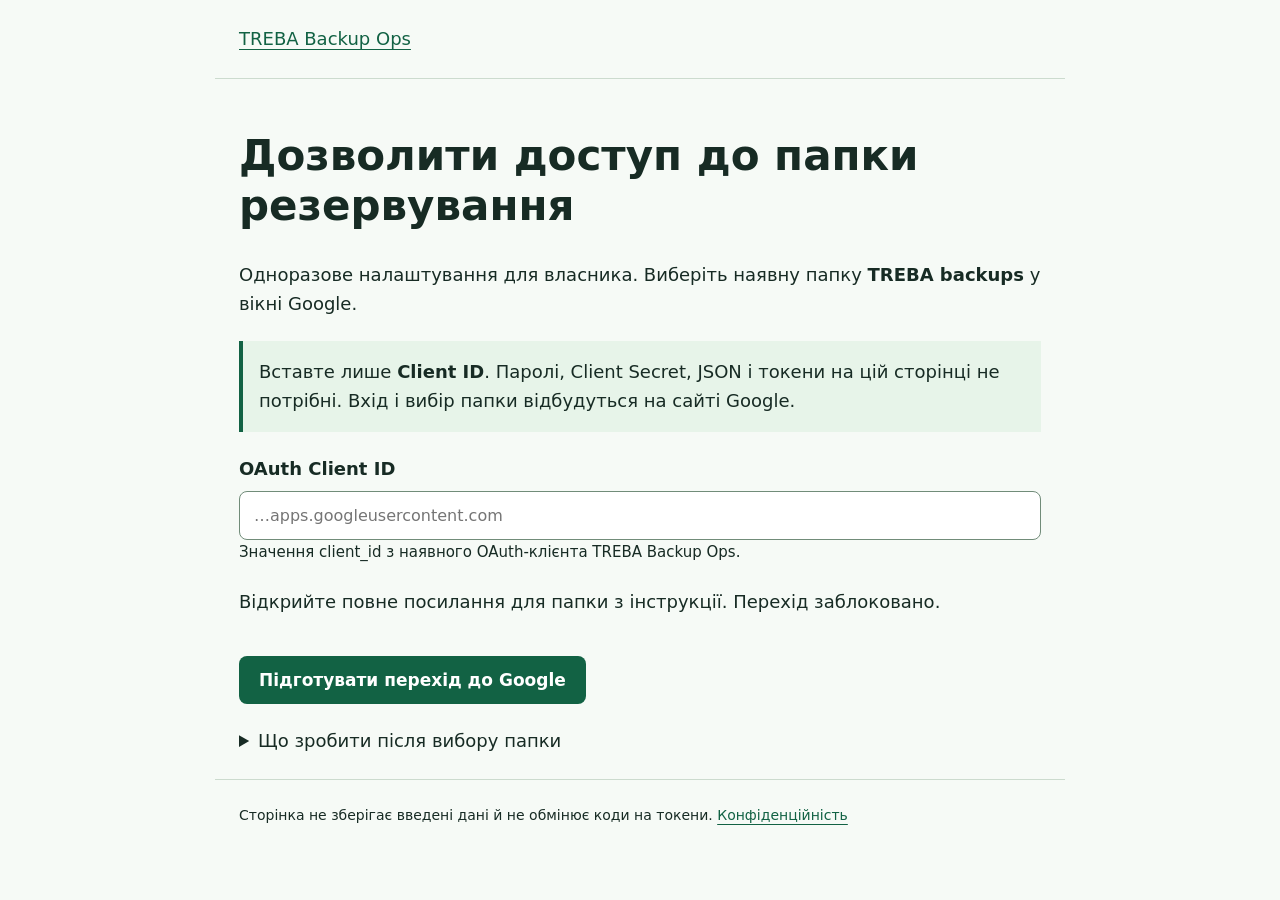
==== drive-folder.html @ 887388c1 "Add owner-only Google folder consent launcher Add one static page that prepares a Google drive.file " ====
<!doctype html>
<html lang="uk">
<head>
  <meta charset="utf-8">
  <meta name="viewport" content="width=device-width,initial-scale=1">
  <meta name="referrer" content="no-referrer">
  <meta name="robots" content="noindex,nofollow">
  <meta http-equiv="Content-Security-Policy" content="default-src 'none'; script-src 'sha256-X08cQ9MF+ee/+gSjdy54g4UNvJqsG7wAMA3bbpiKbsM='; style-src 'self' 'sha256-ok0zM7xJkLFpodGQYdVjhGTtOgk4aUrpaNZ0m8E/ixs='; base-uri 'none'; form-action 'none'; connect-src 'none'">
  <title>Доступ до папки — TREBA Backup Ops</title>
  <link rel="stylesheet" href="./style.css">
  <style>
label{display:block;font-weight:650;margin:20px 0 8px}input{width:100%;padding:14px;border:1px solid #718c79;border-radius:8px;background:#fff;color:#172b24;font:16px system-ui}button,.primary{display:inline-block;padding:14px 20px;margin-top:18px;border:0;border-radius:8px;background:#126244;color:#fff;font:600 17px system-ui;cursor:pointer;text-decoration:none}.notice{padding:16px;border-left:4px solid #126244;background:#e7f4e9}.error{color:#922d27}small{display:block;font-size:15px}button:focus-visible,input:focus-visible{outline:3px solid #2c8b55;outline-offset:3px}[hidden]{display:none!important}li{margin:12px 0}
  </style>
</head>
<body>
  <header><a href="./">TREBA Backup Ops</a></header>
  <main>
    <h1>Дозволити доступ до папки резервування</h1>
    <p>Одноразове налаштування для власника. Виберіть наявну папку <strong>TREBA backups</strong> у вікні Google.</p>
    <p class="notice">Вставте лише <strong>Client ID</strong>. Паролі, Client Secret, JSON і токени на цій сторінці не потрібні. Вхід і вибір папки відбудуться на сайті Google.</p>
    <label for="client-id">OAuth Client ID</label>
    <input id="client-id" type="text" autocomplete="off" autocapitalize="off" spellcheck="false" placeholder="…apps.googleusercontent.com" maxlength="256" aria-describedby="client-help">
    <small id="client-help">Значення client_id з наявного OAuth-клієнта TREBA Backup Ops.</small>
    <p id="folder-status" role="status"></p>
    <button id="prepare" type="button">Підготувати перехід до Google</button>
    <p id="error" class="error" role="alert"></p>
    <section id="ready" hidden>
      <p>Буде запитано лише <strong>drive.file</strong> з вибором папки. Після підтвердження Google поверне вас до OAuth Playground.</p>
      <a id="google-link" class="primary" rel="noreferrer">Вибрати папку в Google</a>
      <p>Виберіть Google-акаунт, у якому зберігається папка <strong>TREBA backups</strong>. Підтвердіть саме цю папку.</p>
    </section>
    <details>
      <summary>Що зробити після вибору папки</summary>
      <ol>
        <li>У OAuth Playground перевірте, що в ⚙️ увімкнено <strong>Use your own OAuth credentials</strong> і вказано той самий клієнт.</li>
        <li>Натисніть <strong>Exchange authorization code for tokens</strong>.</li>
        <li>Новий <strong>Refresh token</strong> збережіть у вже наявному GitHub Secret <strong>TREBA_DRIVE_REFRESH_TOKEN</strong>.</li>
      </ol>
      <p>Успішний вибір папки ще потребує перевірки доступу. Ця сторінка не запускає резервування.</p>
    </details>
    <noscript><p>Для підготовки переходу увімкніть JavaScript у Chrome.</p></noscript>
  </main>
  <footer>Сторінка не зберігає введені дані й не обмінює коди на токени. <a href="./privacy.html">Конфіденційність</a></footer>
  <script>
'use strict';
(() => {
  const projectNumber = '742736527146';
  const expectedSuffix = '.apps.googleusercontent.com';
  const input = document.getElementById('client-id');
  const prepare = document.getElementById('prepare');
  const ready = document.getElementById('ready');
  const link = document.getElementById('google-link');
  const error = document.getElementById('error');
  const folderStatus = document.getElementById('folder-status');
  // Folder metadata arrives only in the URL fragment, never in an HTTP request.
  const parameters = new URLSearchParams(window.location.hash.slice(1));
  const folder = parameters.get('folder') || '';
  const validFolder = /^[A-Za-z0-9_-]{10,128}$/.test(folder)
    && parameters.getAll('folder').length === 1
    && [...parameters.keys()].every(key => key === 'folder');
  // Discard query/fragment data before any subsequent user action.
  window.history.replaceState(null, '', window.location.pathname);
  if (validFolder) {
    folderStatus.textContent = 'Наявну папку резервування задано в посиланні.';
  } else {
    folderStatus.textContent = 'Відкрийте повне посилання для папки з інструкції. Перехід заблоковано.';
    prepare.disabled = true;
  }
  const reset = () => {
    ready.hidden = true;
    link.removeAttribute('href');
    error.textContent = '';
  };
  input.addEventListener('input', reset);
  prepare.addEventListener('click', () => {
    reset();
    if (!validFolder) return;
    const client = input.value.trim();
    const prefix = projectNumber + '-';
    if (!client.startsWith(prefix) || !client.endsWith(expectedSuffix)
        || !/^[0-9]+-[a-z0-9]+\.apps\.googleusercontent\.com$/.test(client)) {
      error.textContent = 'Потрібен Client ID наявного проєкту TREBA Backup Ops. Він закінчується на .apps.googleusercontent.com.';
      return;
    }
    const url = new URL('https://accounts.google.com/o/oauth2/v2/auth');
    url.search = new URLSearchParams({
      client_id: client,
      redirect_uri: 'https://developers.google.com/oauthplayground',
      response_type: 'code',
      scope: 'https://www.googleapis.com/auth/drive.file',
      access_type: 'offline',
      include_granted_scopes: 'false',
      prompt: 'consent',
      trigger_onepick: 'true',
      allow_multiple: 'false',
      allow_folder_selection: 'true',
      mimetypes: 'application/vnd.google-apps.folder',
      file_ids: folder
    }).toString();
    // This page only prepares an owner-initiated navigation to Google's developer
    // tool. It never handles a callback or receives/exchanges authorization codes.
    link.href = url.href;
    ready.hidden = false;
  });
})();
  </script>
</body>
</html>
---- style.css ----
*{box-sizing:border-box}body{margin:0;background:#f6faf6;color:#172b24;font:18px/1.65 system-ui,sans-serif}header,main,footer{max-width:850px;margin:auto;padding:24px}header{border-bottom:1px solid #ccdbce}nav{display:flex;flex-wrap:wrap;gap:12px 24px}a{color:#126244;text-underline-offset:4px}h1{font-size:clamp(28px,5vw,42px);line-height:1.2;overflow-wrap:anywhere}p{margin:1.2em 0}footer{font-size:14px;border-top:1px solid #ccdbce}a:focus-visible{outline:3px solid #2c8b55;outline-offset:4px}
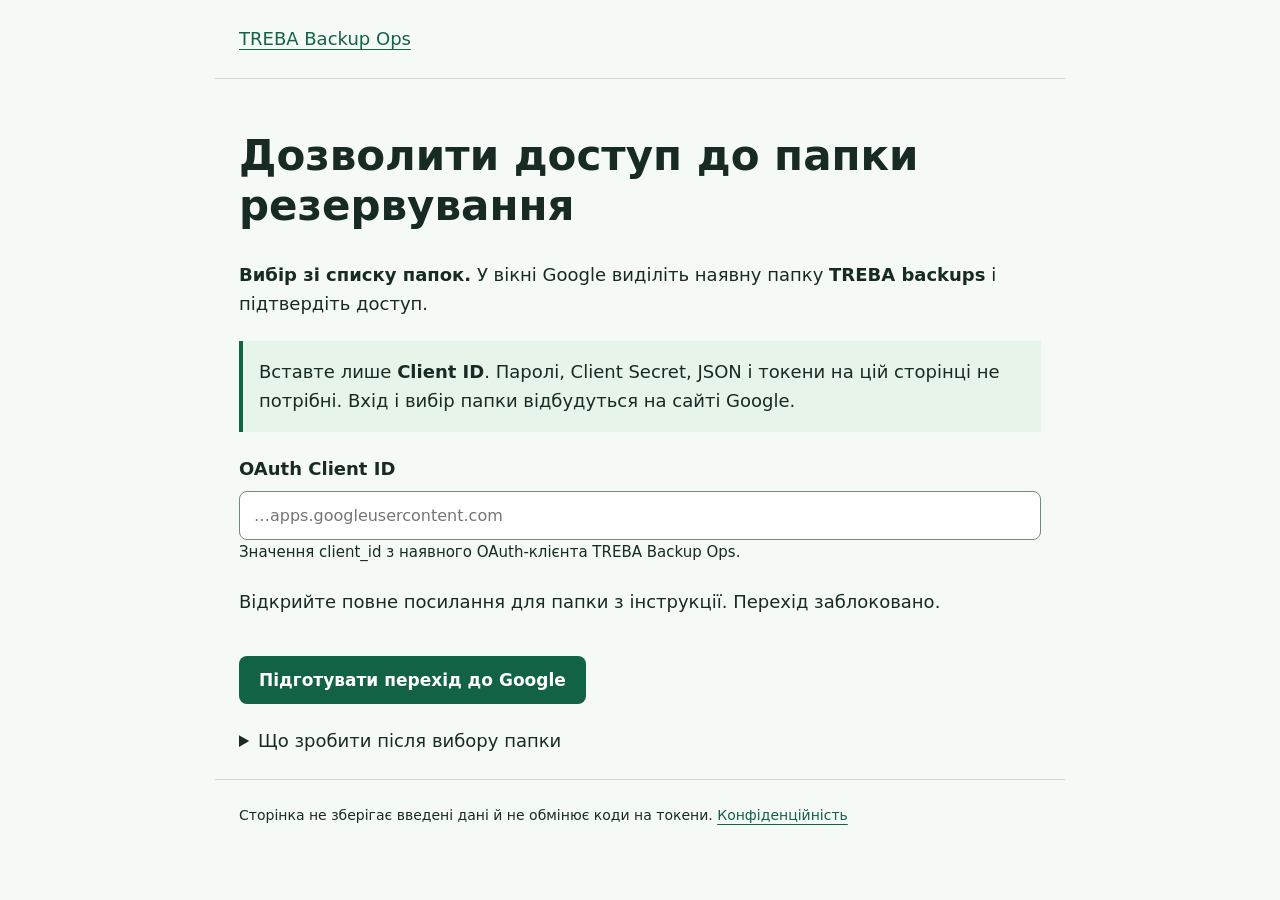
==== commit 79168526: "Open Google folder list without file ID prefilter Remove the optional file_ids picker filter after t" ====
--- a/drive-folder.html
+++ b/drive-folder.html
@@ -5,7 +5,7 @@
   <meta name="viewport" content="width=device-width,initial-scale=1">
   <meta name="referrer" content="no-referrer">
   <meta name="robots" content="noindex,nofollow">
-  <meta http-equiv="Content-Security-Policy" content="default-src 'none'; script-src 'sha256-X08cQ9MF+ee/+gSjdy54g4UNvJqsG7wAMA3bbpiKbsM='; style-src 'self' 'sha256-ok0zM7xJkLFpodGQYdVjhGTtOgk4aUrpaNZ0m8E/ixs='; base-uri 'none'; form-action 'none'; connect-src 'none'">
+  <meta http-equiv="Content-Security-Policy" content="default-src 'none'; script-src 'sha256-h7f9s2/OvziiBY0VfPidvkvLMbNgsr85Us2tkVJ4+IY='; style-src 'self' 'sha256-ok0zM7xJkLFpodGQYdVjhGTtOgk4aUrpaNZ0m8E/ixs='; base-uri 'none'; form-action 'none'; connect-src 'none'">
   <title>Доступ до папки — TREBA Backup Ops</title>
   <link rel="stylesheet" href="./style.css">
   <style>
@@ -16,7 +16,7 @@
   <header><a href="./">TREBA Backup Ops</a></header>
   <main>
     <h1>Дозволити доступ до папки резервування</h1>
-    <p>Одноразове налаштування для власника. Виберіть наявну папку <strong>TREBA backups</strong> у вікні Google.</p>
+    <p><strong>Вибір зі списку папок.</strong> У вікні Google виділіть наявну папку <strong>TREBA backups</strong> і підтвердіть доступ.</p>
     <p class="notice">Вставте лише <strong>Client ID</strong>. Паролі, Client Secret, JSON і токени на цій сторінці не потрібні. Вхід і вибір папки відбудуться на сайті Google.</p>
     <label for="client-id">OAuth Client ID</label>
     <input id="client-id" type="text" autocomplete="off" autocapitalize="off" spellcheck="false" placeholder="…apps.googleusercontent.com" maxlength="256" aria-describedby="client-help">
@@ -27,7 +27,7 @@
     <section id="ready" hidden>
       <p>Буде запитано лише <strong>drive.file</strong> з вибором папки. Після підтвердження Google поверне вас до OAuth Playground.</p>
       <a id="google-link" class="primary" rel="noreferrer">Вибрати папку в Google</a>
-      <p>Виберіть Google-акаунт, у якому зберігається папка <strong>TREBA backups</strong>. Підтвердіть саме цю папку.</p>
+      <p>Виберіть Google-акаунт, у якому зберігається папка <strong>TREBA backups</strong>. Виділіть саме цю папку у списку й натисніть кнопку підтвердження. Якщо відкрився її вміст, поверніться до списку через «Google Диск».</p>
     </section>
     <details>
       <summary>Що зробити після вибору папки</summary>
@@ -58,10 +58,11 @@
   const validFolder = /^[A-Za-z0-9_-]{10,128}$/.test(folder)
     && parameters.getAll('folder').length === 1
     && [...parameters.keys()].every(key => key === 'folder');
-  // Discard query/fragment data before any subsequent user action.
-  window.history.replaceState(null, '', window.location.pathname);
+  // Keep only validated folder metadata so reloading this page remains usable.
+  window.history.replaceState(null, '', window.location.pathname
+    + (validFolder ? '#' + new URLSearchParams({folder}).toString() : ''));
   if (validFolder) {
-    folderStatus.textContent = 'Наявну папку резервування задано в посиланні.';
+    folderStatus.textContent = 'Оберіть TREBA backups зі списку папок у Google.';
   } else {
     folderStatus.textContent = 'Відкрийте повне посилання для папки з інструкції. Перехід заблоковано.';
     prepare.disabled = true;
@@ -94,8 +95,9 @@
       trigger_onepick: 'true',
       allow_multiple: 'false',
       allow_folder_selection: 'true',
-      mimetypes: 'application/vnd.google-apps.folder',
-      file_ids: folder
+      // Do not pass file_ids: on the observed mobile flow it opened the folder
+      // contents instead of leaving the folder available for selection.
+      mimetypes: 'application/vnd.google-apps.folder'
     }).toString();
     // This page only prepares an owner-initiated navigation to Google's developer
     // tool. It never handles a callback or receives/exchanges authorization codes.
